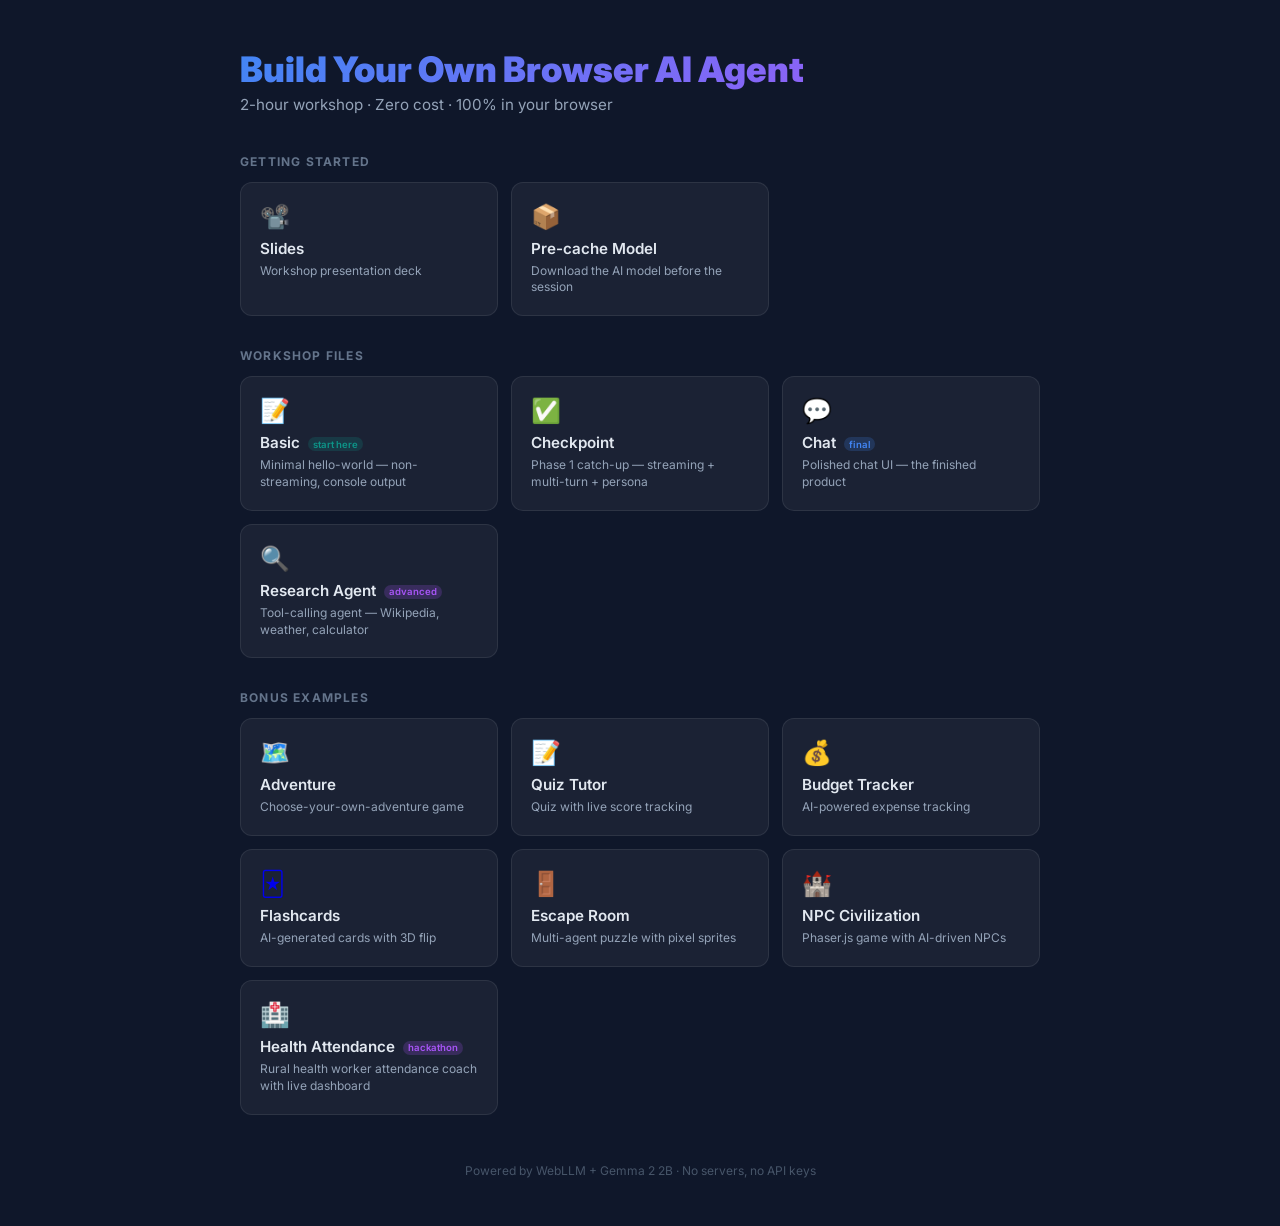
==== index.html @ 97d74f1f "Added slides and workshop files" ====
<!DOCTYPE html>
<html lang="en">
<head>
  <meta charset="UTF-8">
  <meta name="viewport" content="width=device-width, initial-scale=1.0">
  <title>Build Your Own Browser AI Agent — Workshop</title>
  <link rel="preconnect" href="https://fonts.googleapis.com">
  <link rel="preconnect" href="https://fonts.gstatic.com" crossorigin>
  <link href="https://fonts.googleapis.com/css2?family=Inter:wght@400;600;700;900&display=swap" rel="stylesheet">
  <style>
    * { margin: 0; padding: 0; box-sizing: border-box; }
    body {
      font-family: 'Inter', system-ui, sans-serif;
      background: #0f172a; color: #cbd5e1;
      min-height: 100vh; padding: 3rem 1.5rem;
    }
    .container { max-width: 800px; margin: 0 auto; }
    h1 {
      font-weight: 900; font-size: 2.2rem;
      background: linear-gradient(135deg, #4285f4, #a855f7);
      -webkit-background-clip: text; -webkit-text-fill-color: transparent;
      background-clip: text; margin-bottom: 0.3rem;
    }
    .subtitle { color: #94a3b8; font-size: 0.95rem; margin-bottom: 2.5rem; }
    h2 {
      font-size: 0.75rem; font-weight: 700; text-transform: uppercase;
      letter-spacing: 0.1em; color: #64748b; margin: 2rem 0 0.8rem;
    }
    .grid { display: grid; grid-template-columns: repeat(auto-fill, minmax(220px, 1fr)); gap: 0.8rem; }
    a.card {
      display: block; text-decoration: none;
      background: rgba(255,255,255,0.05); border: 1px solid rgba(255,255,255,0.08);
      border-radius: 12px; padding: 1.2rem; transition: all 0.2s;
    }
    a.card:hover {
      background: rgba(255,255,255,0.08);
      border-color: rgba(66,133,244,0.4);
      transform: translateY(-2px);
    }
    .card .icon { font-size: 1.5rem; margin-bottom: 0.5rem; }
    .card .name { color: #e2e8f0; font-weight: 600; font-size: 0.95rem; }
    .card .desc { color: #94a3b8; font-size: 0.75rem; margin-top: 0.3rem; line-height: 1.4; }
    .badge {
      display: inline-block; font-size: 0.6rem; font-weight: 600;
      padding: 0.15em 0.5em; border-radius: 10px; margin-left: 0.4em;
      vertical-align: middle;
    }
    .badge-green { background: rgba(13,148,136,0.2); color: #0d9488; }
    .badge-purple { background: rgba(168,85,247,0.2); color: #a855f7; }
    .badge-blue { background: rgba(66,133,244,0.2); color: #4285f4; }
    footer { margin-top: 3rem; color: #475569; font-size: 0.75rem; text-align: center; }
  </style>
</head>
<body>
  <div class="container">
    <h1>Build Your Own Browser AI Agent</h1>
    <p class="subtitle">2-hour workshop · Zero cost · 100% in your browser</p>

    <h2>Getting Started</h2>
    <div class="grid">
      <a class="card" href="slides.html">
        <div class="icon">📽️</div>
        <div class="name">Slides</div>
        <div class="desc">Workshop presentation deck</div>
      </a>
      <a class="card" href="precache.html">
        <div class="icon">📦</div>
        <div class="name">Pre-cache Model</div>
        <div class="desc">Download the AI model before the session</div>
      </a>
    </div>

    <h2>Workshop Files</h2>
    <div class="grid">
      <a class="card" href="basic.html">
        <div class="icon">📝</div>
        <div class="name">Basic <span class="badge badge-green">start here</span></div>
        <div class="desc">Minimal hello-world — non-streaming, console output</div>
      </a>
      <a class="card" href="checkpoint.html">
        <div class="icon">✅</div>
        <div class="name">Checkpoint</div>
        <div class="desc">Phase 1 catch-up — streaming + multi-turn + persona</div>
      </a>
      <a class="card" href="chat.html">
        <div class="icon">💬</div>
        <div class="name">Chat <span class="badge badge-blue">final</span></div>
        <div class="desc">Polished chat UI — the finished product</div>
      </a>
      <a class="card" href="research-agent.html">
        <div class="icon">🔍</div>
        <div class="name">Research Agent <span class="badge badge-purple">advanced</span></div>
        <div class="desc">Tool-calling agent — Wikipedia, weather, calculator</div>
      </a>
    </div>

    <h2>Bonus Examples</h2>
    <div class="grid">
      <a class="card" href="adventure/index.html">
        <div class="icon">🗺️</div>
        <div class="name">Adventure</div>
        <div class="desc">Choose-your-own-adventure game</div>
      </a>
      <a class="card" href="quiz-tutor/index.html">
        <div class="icon">📝</div>
        <div class="name">Quiz Tutor</div>
        <div class="desc">Quiz with live score tracking</div>
      </a>
      <a class="card" href="budget/index.html">
        <div class="icon">💰</div>
        <div class="name">Budget Tracker</div>
        <div class="desc">AI-powered expense tracking</div>
      </a>
      <a class="card" href="flashcards/index.html">
        <div class="icon">🃏</div>
        <div class="name">Flashcards</div>
        <div class="desc">AI-generated cards with 3D flip</div>
      </a>
      <a class="card" href="escape-room/index.html">
        <div class="icon">🚪</div>
        <div class="name">Escape Room</div>
        <div class="desc">Multi-agent puzzle with pixel sprites</div>
      </a>
      <a class="card" href="npc-civilization/index.html">
        <div class="icon">🏰</div>
        <div class="name">NPC Civilization</div>
        <div class="desc">Phaser.js game with AI-driven NPCs</div>
      </a>
      <a class="card" href="health-attendance/index.html">
        <div class="icon">🏥</div>
        <div class="name">Health Attendance <span class="badge badge-purple">hackathon</span></div>
        <div class="desc">Rural health worker attendance coach with live dashboard</div>
      </a>
    </div>

    <footer>Powered by WebLLM + Gemma 2 2B · No servers, no API keys</footer>
  </div>
</body>
</html>
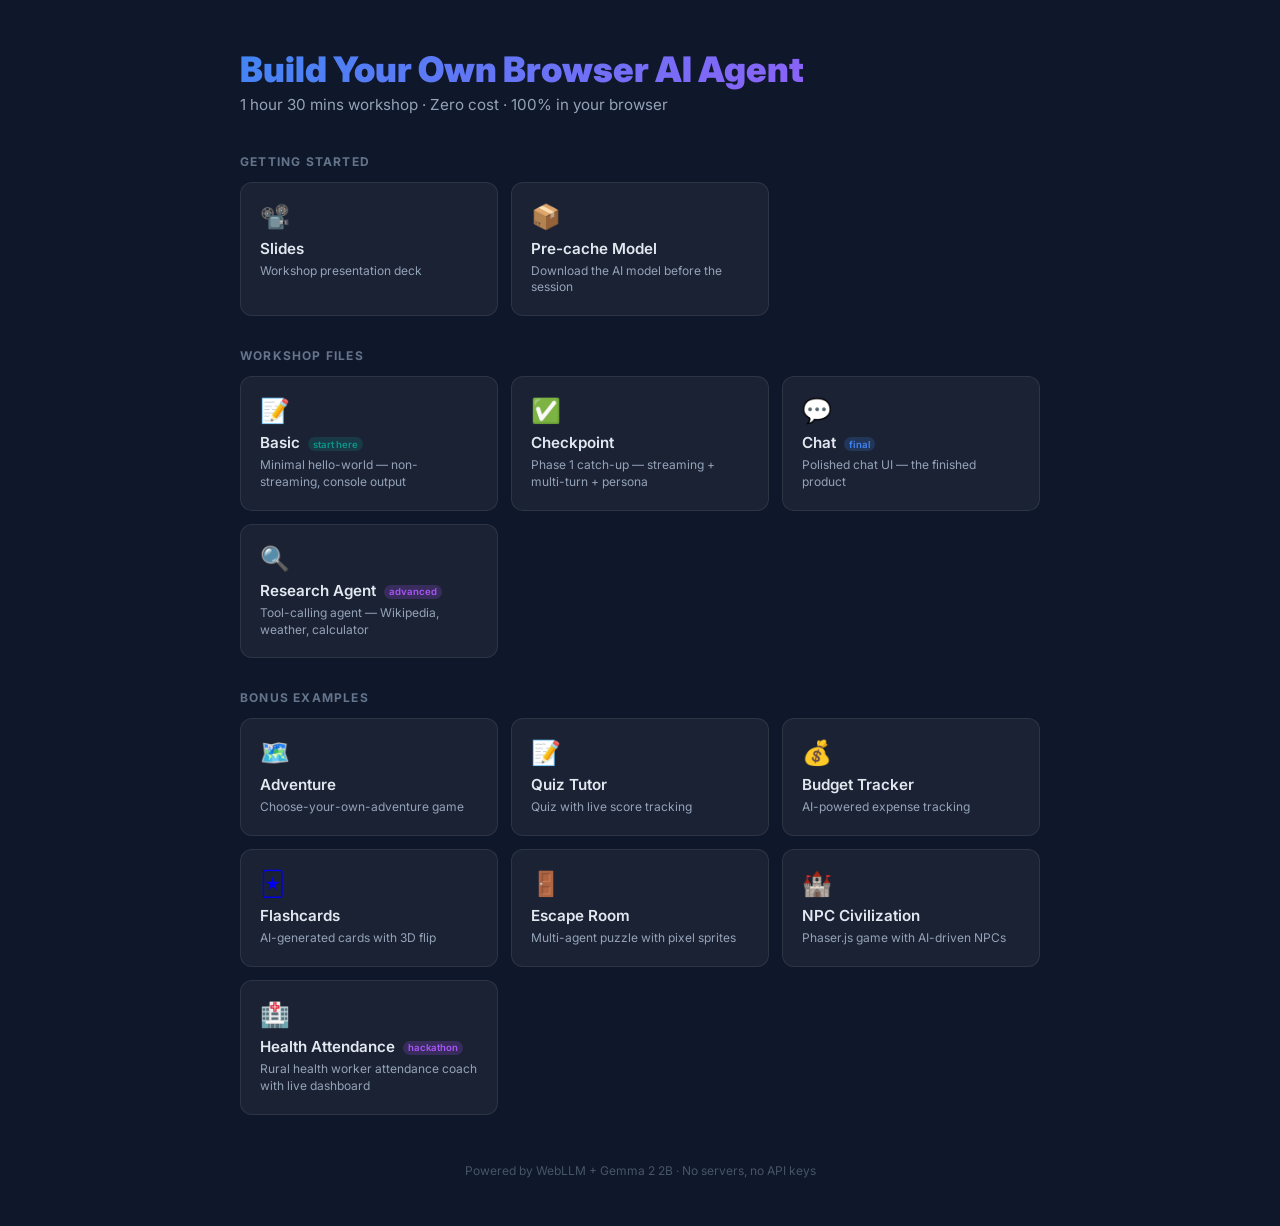
==== commit 86216bc5: "Reduced slides length" ====
--- a/index.html
+++ b/index.html
@@ -54,7 +54,7 @@
 <body>
   <div class="container">
     <h1>Build Your Own Browser AI Agent</h1>
-    <p class="subtitle">2-hour workshop · Zero cost · 100% in your browser</p>
+    <p class="subtitle">1 hour 30 mins workshop · Zero cost · 100% in your browser</p>
 
     <h2>Getting Started</h2>
     <div class="grid">
